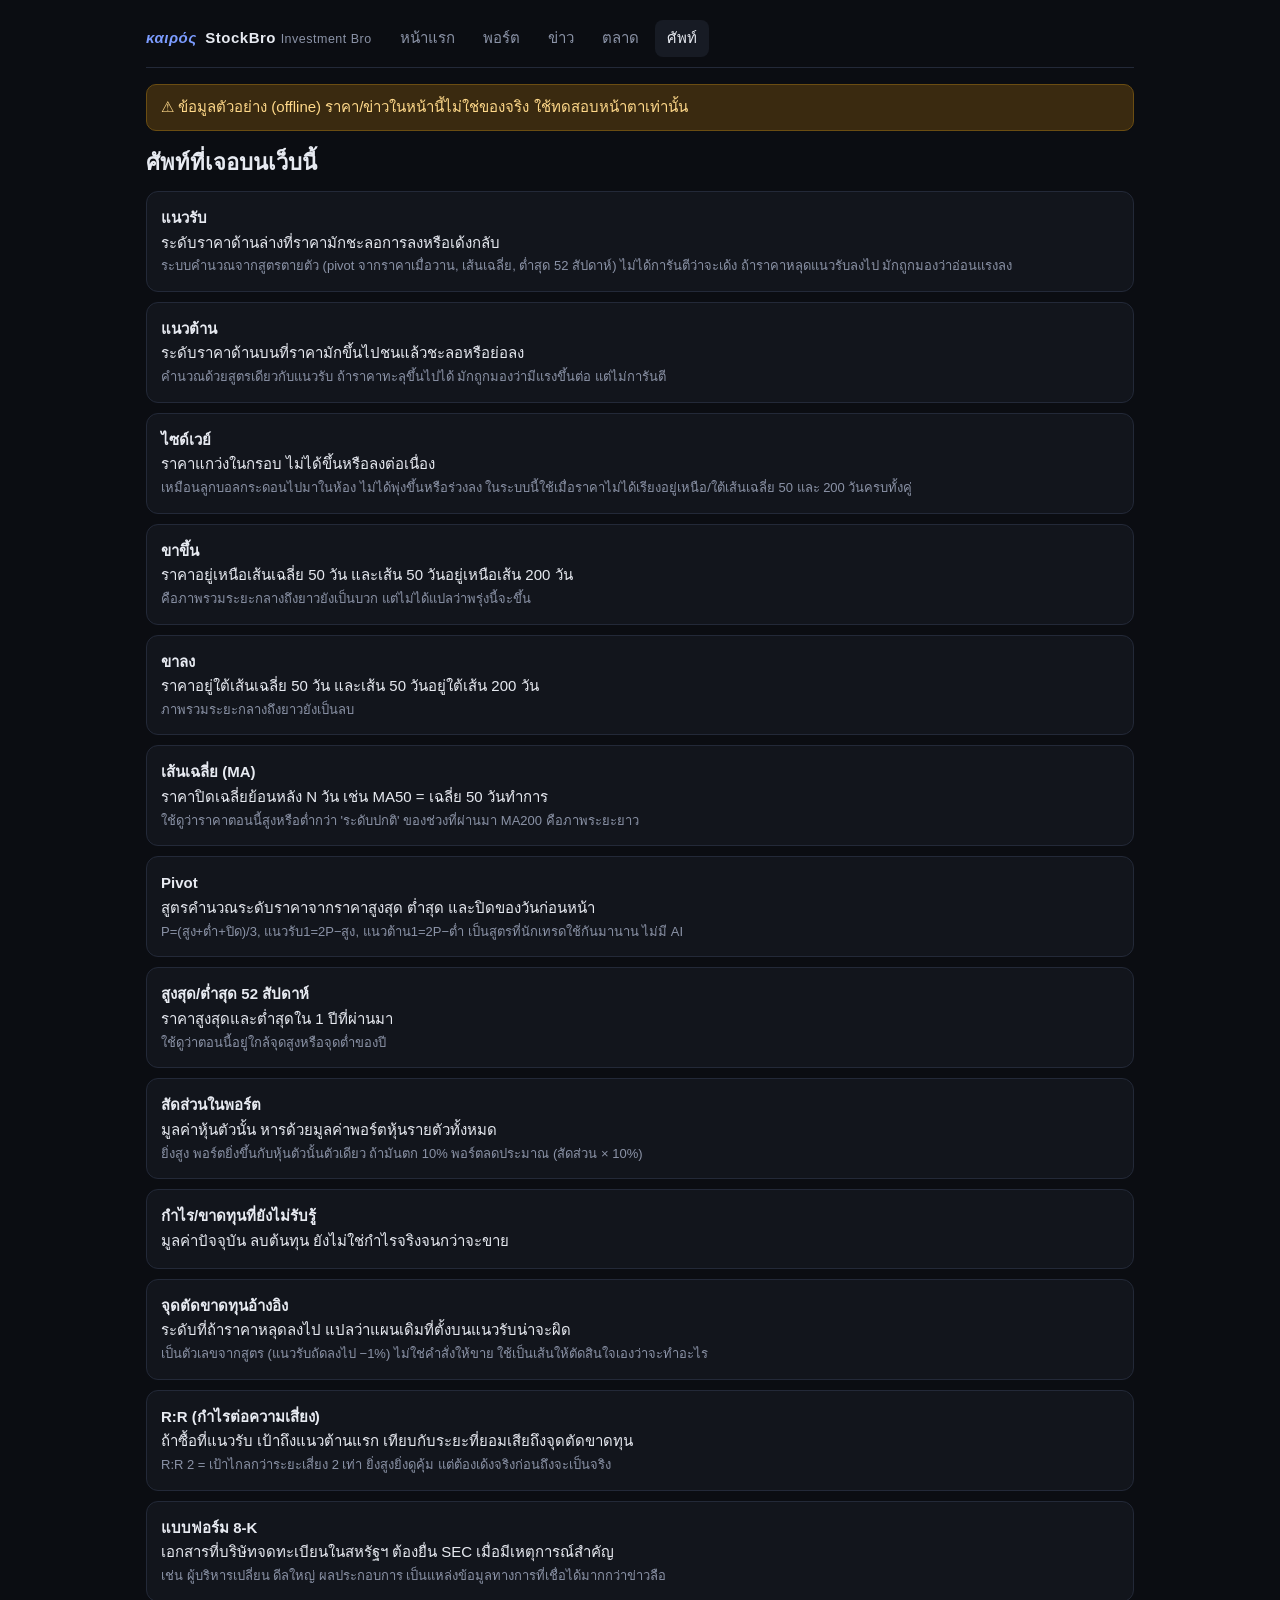
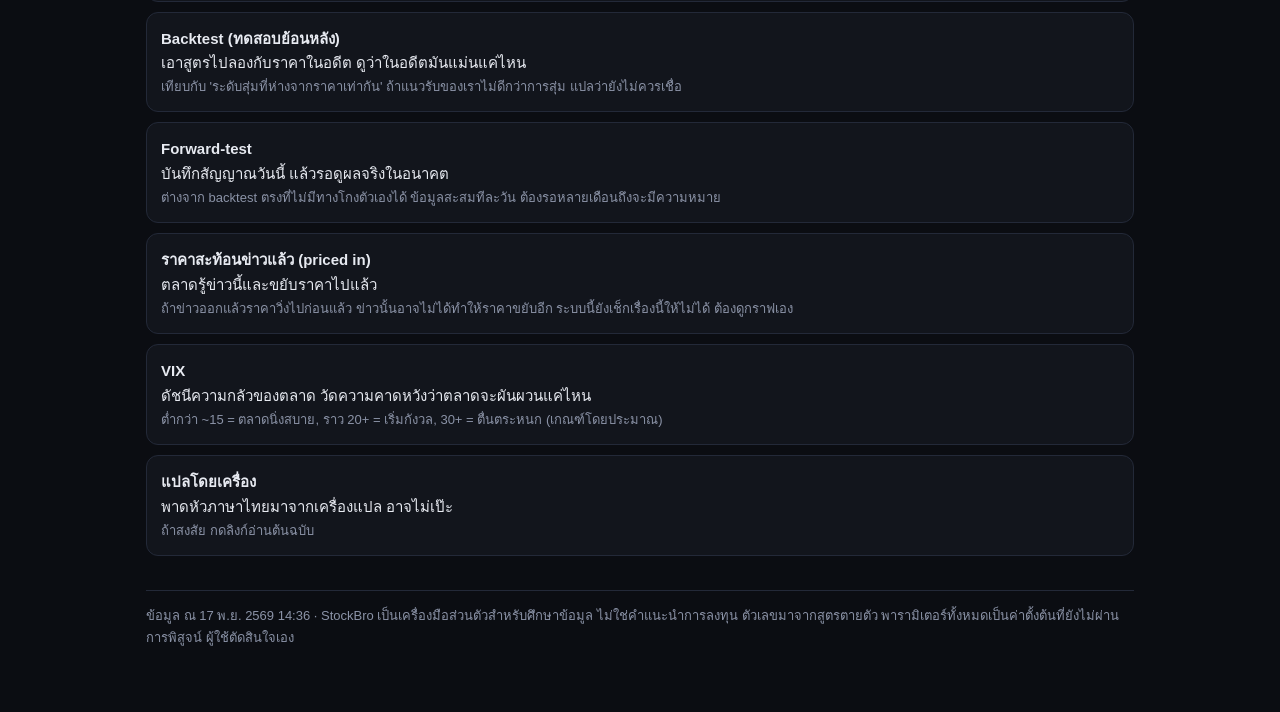
==== site/glossary.html @ 5d42bcf0 "StockBro v0.3" ====
<!doctype html>
<html lang="th">
<head>
  <meta charset="utf-8">
  <meta name="viewport" content="width=device-width,initial-scale=1">
  <title>ศัพท์ · StockBro</title>
  <link rel="stylesheet" href="style.css">
</head>
<body data-page="glossary">
  <div class="wrap" id="app">กำลังโหลด…</div>
  <script src="app.js" defer></script>
</body>
</html>
---- site/style.css ----
/* StockBro · ธีมมืด · ใช้ร่วมทุกหน้า */
:root{
  --bg:#0b0d12; --panel:#12151c; --panel2:#171b24; --line:#232938;
  --tx:#e7eaf1; --mut:#8b93a7;
  --up:#3ddc97; --dn:#ff6b81; --warn:#ffc857; --acc:#7c9cff;
}
*{box-sizing:border-box}
body{margin:0;background:var(--bg);color:var(--tx);
  font:15px/1.65 -apple-system,"Sukhumvit Set","Noto Sans Thai",Helvetica,sans-serif}
.wrap{max-width:1020px;margin:0 auto;padding:14px 16px 64px}
a{color:var(--acc);text-decoration:none}
a:hover{text-decoration:underline}

/* nav */
nav{display:flex;gap:4px;flex-wrap:wrap;align-items:center;border-bottom:1px solid var(--line);padding:6px 0 10px;margin-bottom:16px}
nav .logo{font-weight:800;letter-spacing:.5px;margin-right:12px;color:var(--tx)}
nav .logo:hover{text-decoration:none}
nav .logo .mark{color:var(--acc);font-style:italic;margin-right:4px}
nav .logo small{font-weight:400;color:var(--mut)}
nav a.link{padding:6px 12px;border-radius:8px;color:var(--mut)}
nav a.link.on,nav a.link:hover{background:var(--panel2);color:var(--tx);text-decoration:none}

/* type */
h1{font-size:22px;margin:4px 0 10px}
h2{font-size:16px;margin:26px 0 10px;color:var(--mut);letter-spacing:.4px;font-weight:600}
.mut{color:var(--mut)} .up{color:var(--up)} .dn{color:var(--dn)} .warn{color:var(--warn)} .small{font-size:13px}

/* blocks */
.banner{background:#3a2a10;border:1px solid #6b4d12;color:#ffd98a;padding:10px 14px;border-radius:10px;margin-bottom:14px}
.hello{background:linear-gradient(135deg,#161b2b,#12151c);border:1px solid var(--line);border-radius:14px;padding:16px 18px;font-size:16px}
.grid{display:grid;grid-template-columns:repeat(auto-fit,minmax(230px,1fr));gap:10px}
.card{background:var(--panel);border:1px solid var(--line);border-radius:12px;padding:14px;display:block;color:var(--tx)}
a.card:hover{border-color:var(--acc);text-decoration:none}
.kpi b{display:block;font-size:24px}
.row{display:flex;justify-content:space-between;gap:8px;align-items:baseline}
.todo{border-left:3px solid var(--warn);background:var(--panel2);border-radius:8px;padding:10px 14px;margin-bottom:8px}
.say{background:var(--panel2);border-radius:10px;padding:12px 14px;margin:8px 0}
.err{background:#2a1218;border:1px solid #6b2433;border-radius:10px;padding:14px;color:#ffb4c0}
.foot{margin-top:34px;color:var(--mut);font-size:13px;border-top:1px solid var(--line);padding-top:14px}

/* chips */
.chip{display:inline-block;background:var(--panel2);border:1px solid var(--line);border-radius:999px;padding:1px 10px;font-size:12px;margin-right:4px}
.chip.pos{border-color:#1f6b4c;color:var(--up)}
.chip.neg{border-color:#7a2f3b;color:var(--dn)}
.chip.tk{border-color:var(--acc);color:var(--acc);font-weight:700}
.lv{display:flex;gap:6px;flex-wrap:wrap}

/* news */
.news{border-bottom:1px solid var(--line);padding:12px 0}
.news .t{font-size:16px;font-weight:600}
.news .en{color:var(--mut);font-size:13px}

/* table + inputs */
.tablewrap{overflow-x:auto}
table{width:100%;border-collapse:collapse}
th,td{padding:8px 6px;border-bottom:1px solid var(--line);text-align:right}
th:first-child,td:first-child{text-align:left}
th{color:var(--mut);font-weight:500;font-size:13px}
input{background:var(--panel2);border:1px solid var(--line);color:var(--tx);border-radius:6px;padding:5px 7px;width:92px;text-align:right;font:inherit}
button{background:var(--panel2);border:1px solid var(--line);color:var(--tx);border-radius:8px;padding:6px 12px;cursor:pointer;font:inherit}
button:hover,button.on{border-color:var(--acc)}

/* glossary tooltip link */
a.term{color:inherit;border-bottom:1px dotted var(--mut)}
a.term:hover{color:var(--acc);text-decoration:none}

/* chart */
svg text{fill:#8b93a7;font-size:11px}

@media(max-width:640px){.hide-m{display:none}}
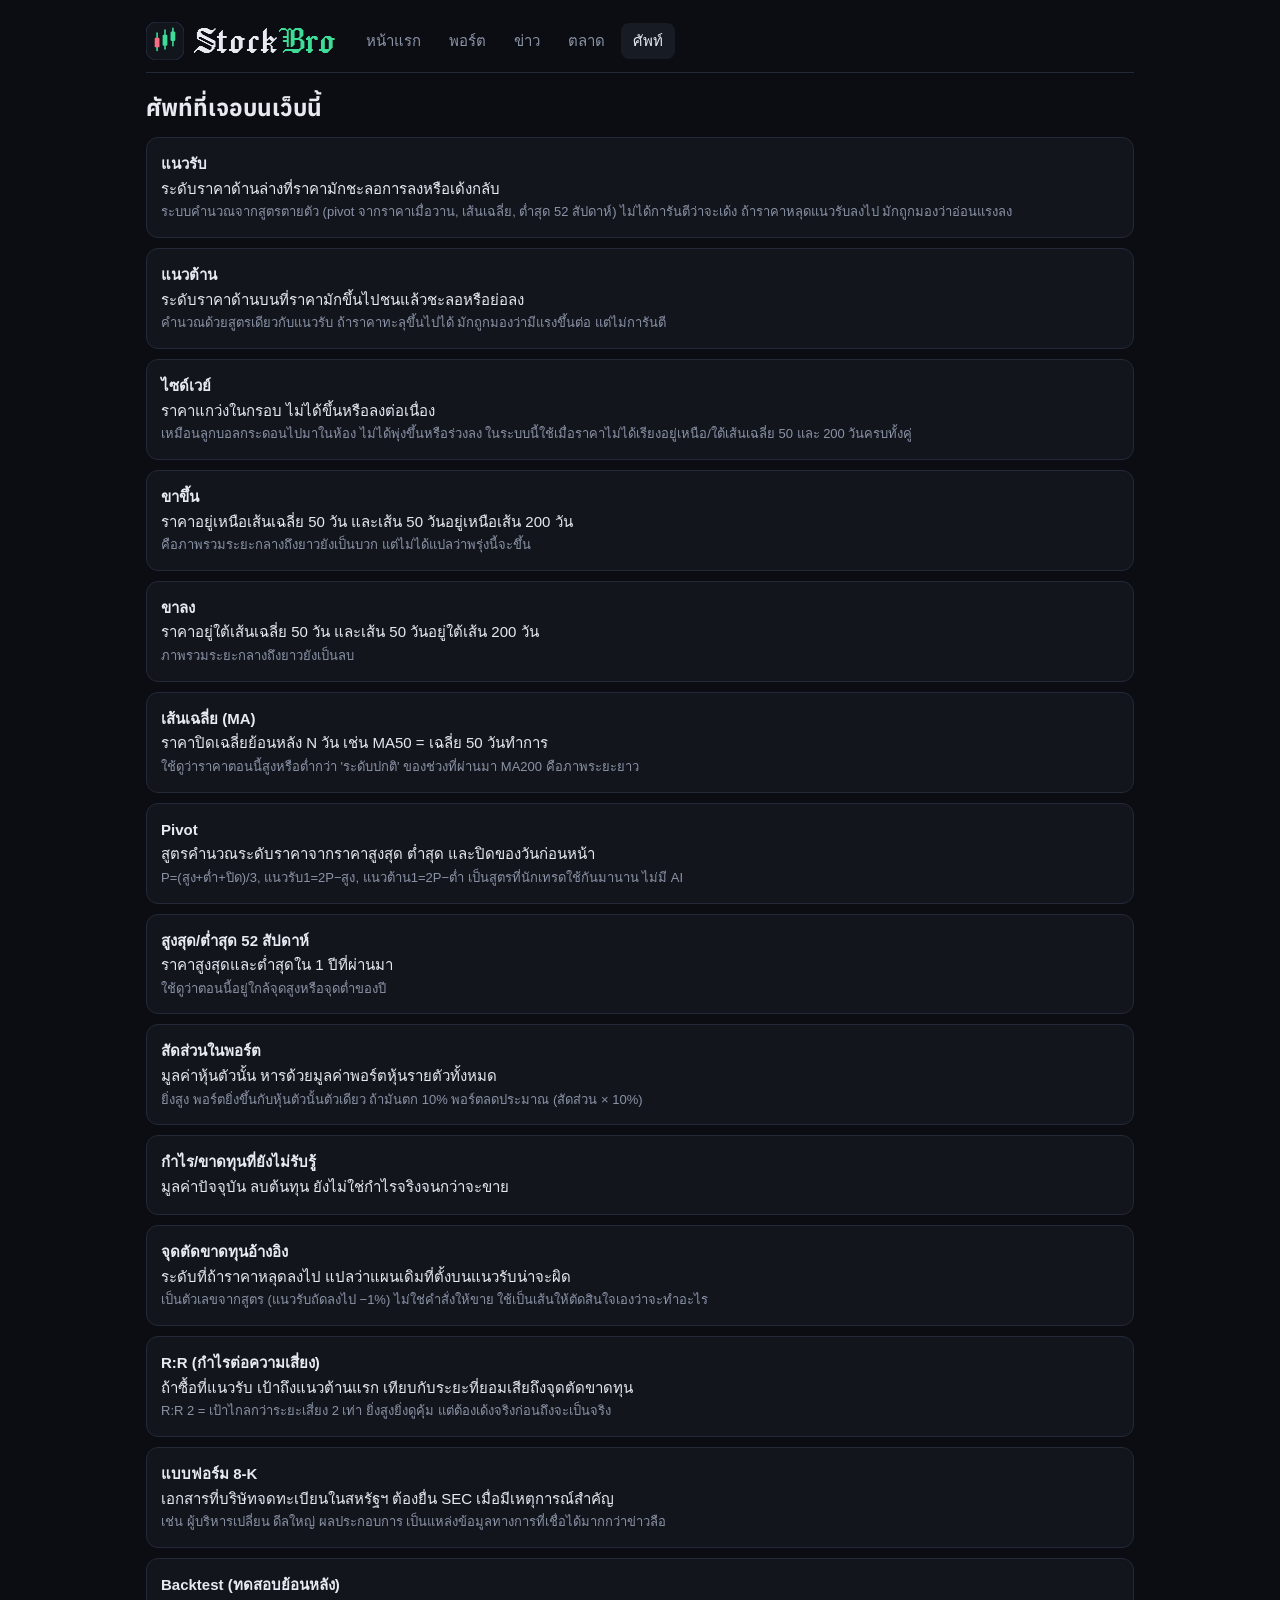
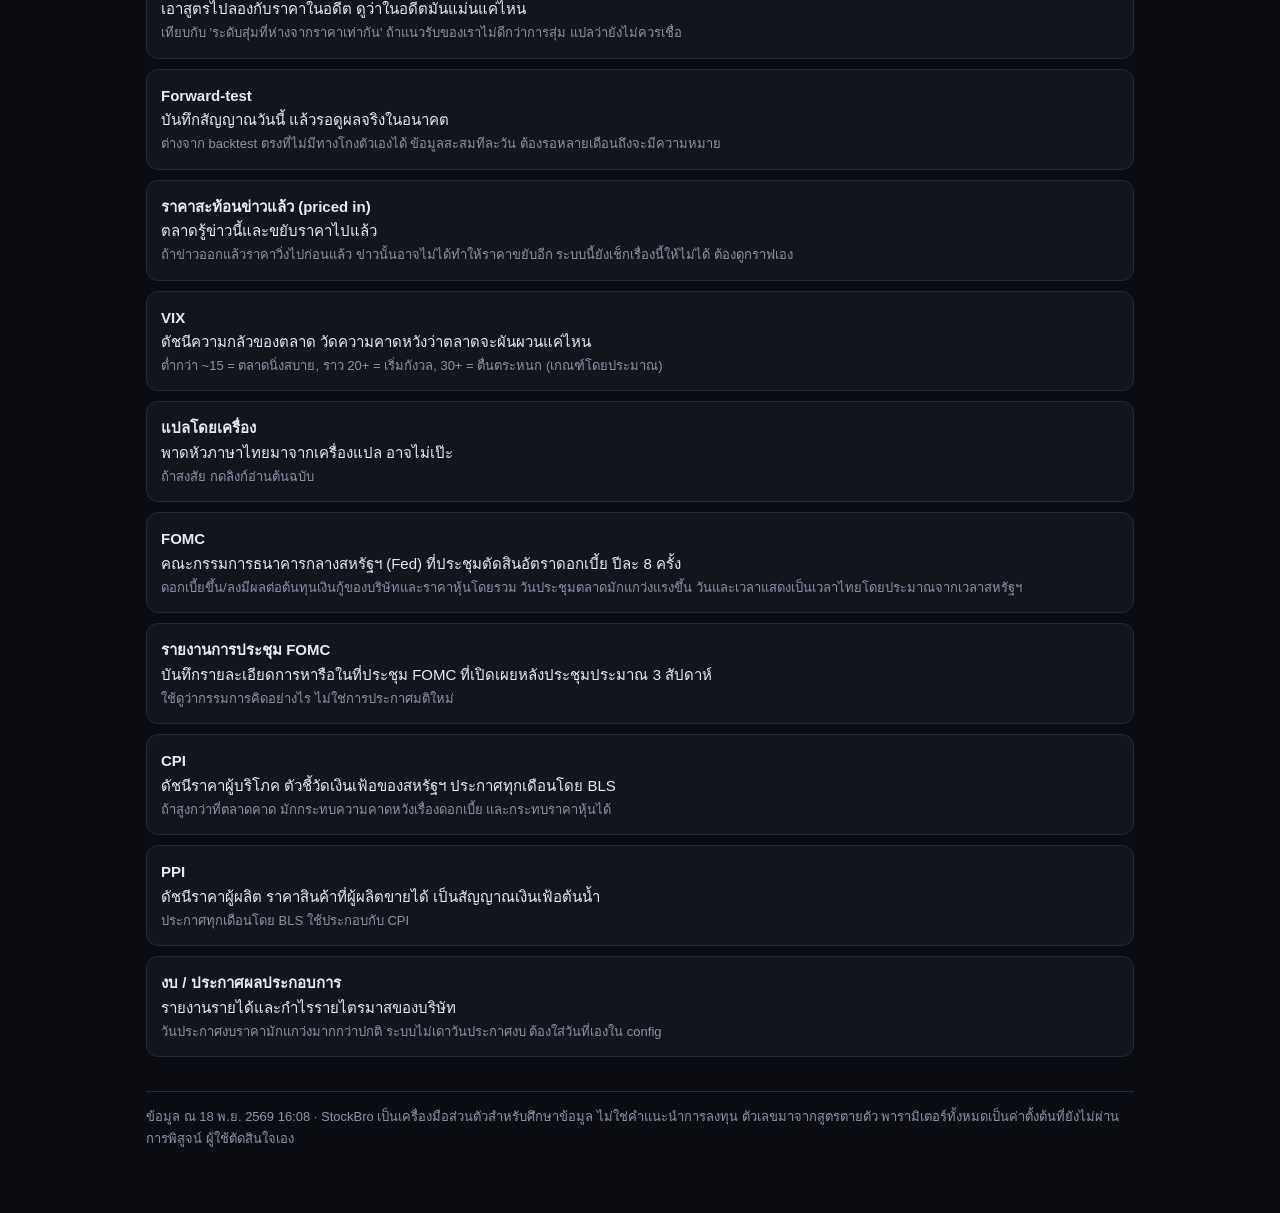
==== commit 1def1018: "update stock bro" ====
--- a/site/glossary.html
+++ b/site/glossary.html
@@ -4,6 +4,10 @@
   <meta charset="utf-8">
   <meta name="viewport" content="width=device-width,initial-scale=1">
   <title>ศัพท์ · StockBro</title>
+  <link rel="icon" type="image/svg+xml" href="favicon.svg">
+  <link rel="preconnect" href="https://fonts.googleapis.com">
+  <link rel="preconnect" href="https://fonts.gstatic.com" crossorigin>
+  <link href="https://fonts.googleapis.com/css2?family=Anuphan:wght@400;500;600&family=Grenze+Gotisch:wght@700;800&family=Outfit:wght@600;700&display=swap" rel="stylesheet">
   <link rel="stylesheet" href="style.css">
 </head>
 <body data-page="glossary">
--- a/site/style.css
+++ b/site/style.css
@@ -1,4 +1,6 @@
-/* StockBro · ธีมมืด · ใช้ร่วมทุกหน้า */
+@font-face{font-family:"Jacquard 24";src:url(fonts/jacquard-24-latin-400-normal.woff2) format("woff2");font-display:swap} /* ใช้เฉพาะโลโก้ SIL OFL */
+/* StockBro · ธีมมืด · ใช้ร่วมทุกหน้า
+   ฟอนต์: Outfit (ชื่อ/ตัวเลขหัวข้อ, กลมเป็นกันเอง) + Anuphan (ภาษาไทย, นุ่ม) โหลดจาก Google Fonts ใน <head> ของแต่ละหน้า */
 :root{
   --bg:#0b0d12; --panel:#12151c; --panel2:#171b24; --line:#232938;
   --tx:#e7eaf1; --mut:#8b93a7;
@@ -6,22 +8,22 @@
 }
 *{box-sizing:border-box}
 body{margin:0;background:var(--bg);color:var(--tx);
-  font:15px/1.65 -apple-system,"Sukhumvit Set","Noto Sans Thai",Helvetica,sans-serif}
+  font:15px/1.65 "Prompt","Sukhumvit Set","Noto Sans Thai",-apple-system,Helvetica,sans-serif}
 .wrap{max-width:1020px;margin:0 auto;padding:14px 16px 64px}
 a{color:var(--acc);text-decoration:none}
 a:hover{text-decoration:underline}
 
 /* nav */
 nav{display:flex;gap:4px;flex-wrap:wrap;align-items:center;border-bottom:1px solid var(--line);padding:6px 0 10px;margin-bottom:16px}
-nav .logo{font-weight:800;letter-spacing:.5px;margin-right:12px;color:var(--tx)}
+nav .logo{display:flex;align-items:center;gap:10px;margin-right:14px;color:var(--tx);font:400 42px/1 "Jacquard 24",serif}
 nav .logo:hover{text-decoration:none}
-nav .logo .mark{color:var(--acc);font-style:italic;margin-right:4px}
-nav .logo small{font-weight:400;color:var(--mut)}
+nav .logo svg{width:38px;height:38px;flex:none}
+nav .logo i{font-style:normal;color:#3ddc97}
 nav a.link{padding:6px 12px;border-radius:8px;color:var(--mut)}
 nav a.link.on,nav a.link:hover{background:var(--panel2);color:var(--tx);text-decoration:none}
 
 /* type */
-h1{font-size:22px;margin:4px 0 10px}
+h1{font-family:"Outfit","Anuphan",sans-serif;font-size:23px;margin:4px 0 10px}
 h2{font-size:16px;margin:26px 0 10px;color:var(--mut);letter-spacing:.4px;font-weight:600}
 .mut{color:var(--mut)} .up{color:var(--up)} .dn{color:var(--dn)} .warn{color:var(--warn)} .small{font-size:13px}
 
@@ -31,7 +33,7 @@
 .grid{display:grid;grid-template-columns:repeat(auto-fit,minmax(230px,1fr));gap:10px}
 .card{background:var(--panel);border:1px solid var(--line);border-radius:12px;padding:14px;display:block;color:var(--tx)}
 a.card:hover{border-color:var(--acc);text-decoration:none}
-.kpi b{display:block;font-size:24px}
+.kpi b{display:block;font-size:25px;font-family:"Outfit","Anuphan",sans-serif}
 .row{display:flex;justify-content:space-between;gap:8px;align-items:baseline}
 .todo{border-left:3px solid var(--warn);background:var(--panel2);border-radius:8px;padding:10px 14px;margin-bottom:8px}
 .say{background:var(--panel2);border-radius:10px;padding:12px 14px;margin:8px 0}
